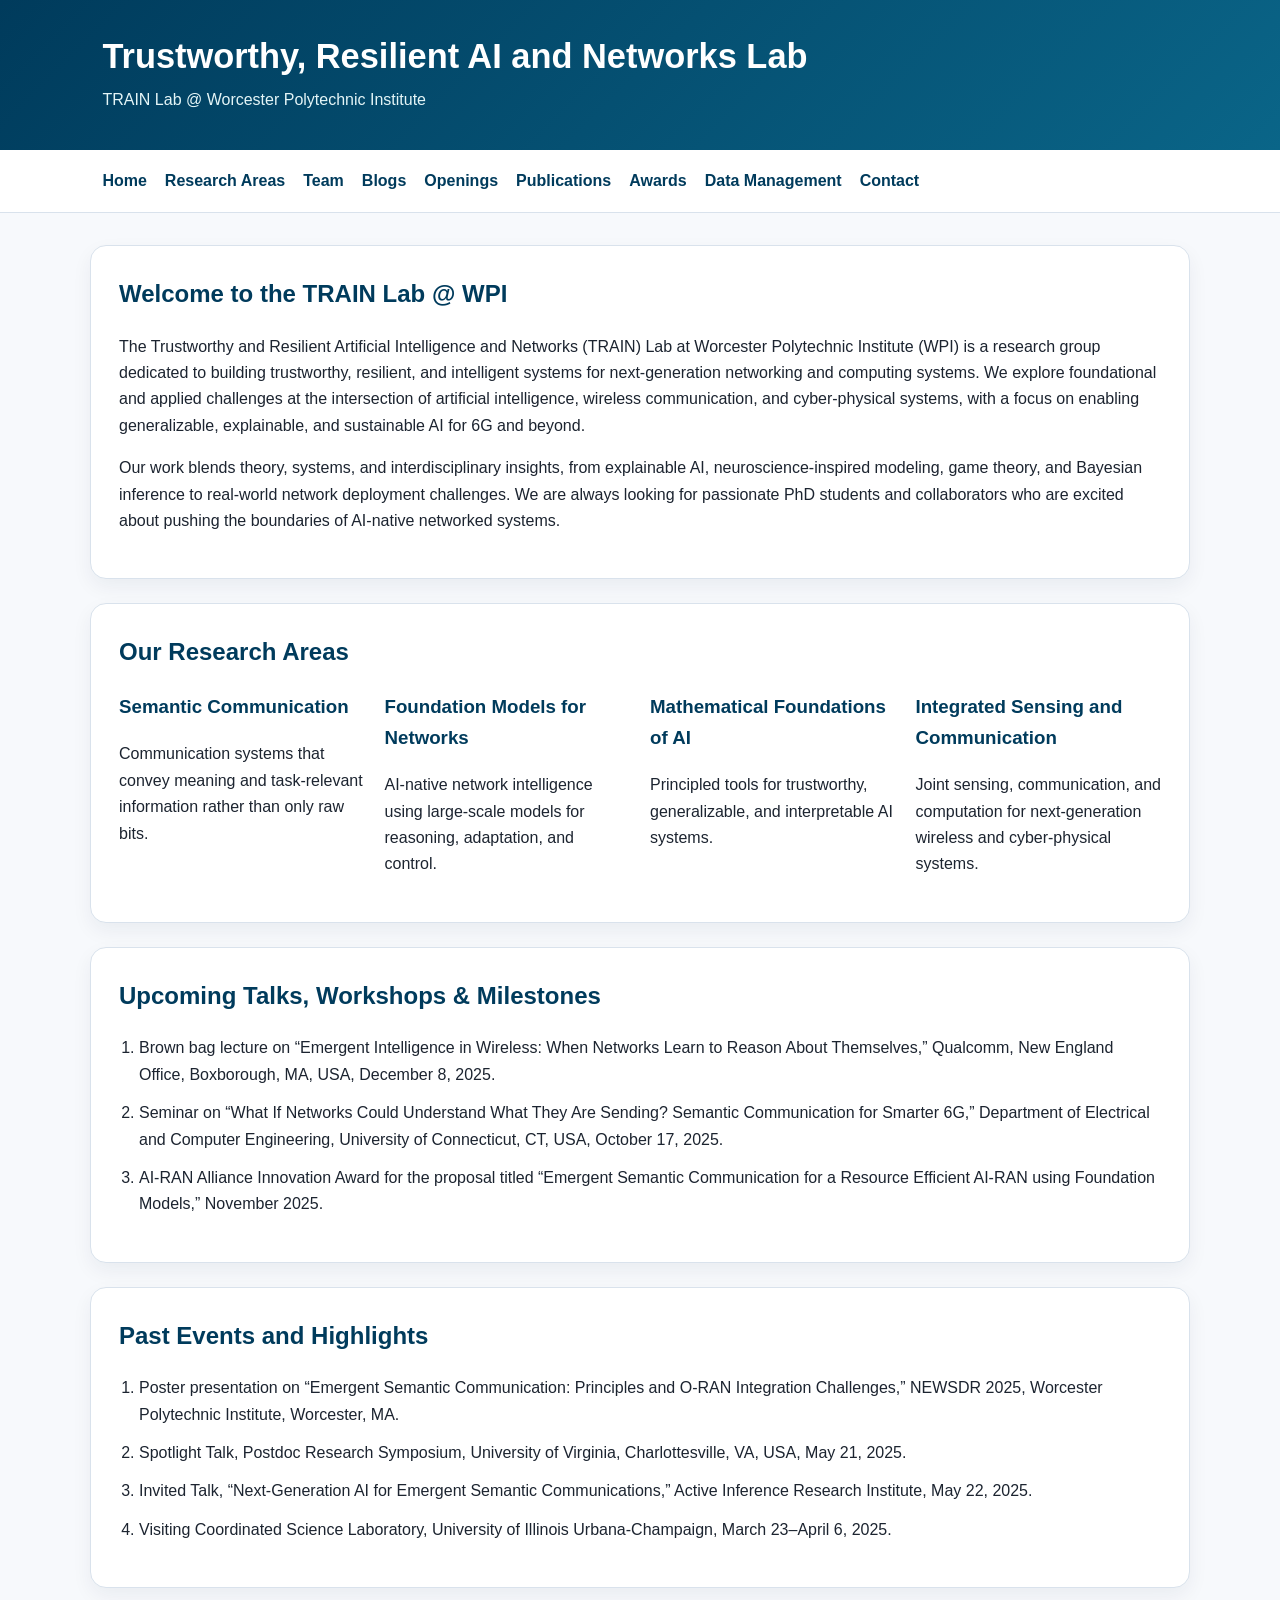
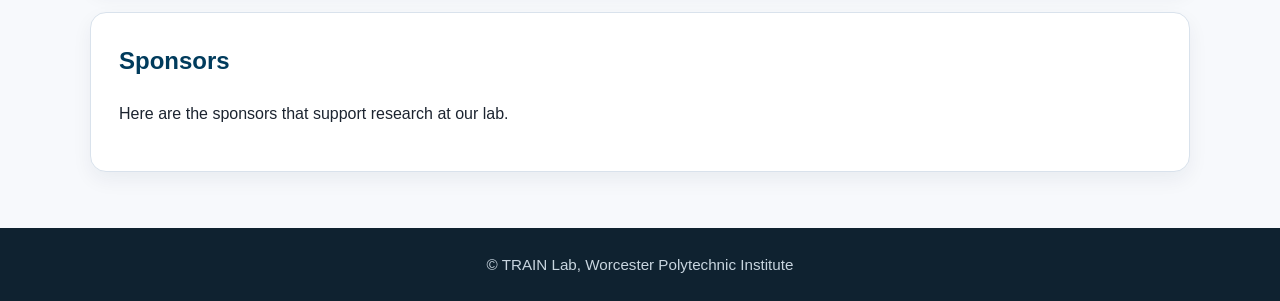
==== index.html @ 82a8b273 "Add files via upload" ====
<!DOCTYPE html>
<html lang="en">
<head>
  <meta charset="UTF-8" />
  <meta name="viewport" content="width=device-width, initial-scale=1.0" />
  <title>TRAIN Lab | WPI</title>
  <link rel="stylesheet" href="style.css" />
</head>
<body>
  <header class="site-header">
    <h1>Trustworthy, Resilient AI and Networks Lab</h1>
    <p>TRAIN Lab @ Worcester Polytechnic Institute</p>
  </header>
  <nav>
    <a href="index.html">Home</a><a href="research.html">Research Areas</a><a href="team.html">Team</a><a href="blogs.html">Blogs</a><a href="openings.html">Openings</a><a href="publications.html">Publications</a><a href="awards.html">Awards</a><a href="data.html">Data Management</a><a href="contact.html">Contact</a>
  </nav>
  <main>
    <section class="hero">
      <h2>Welcome to the TRAIN Lab @ WPI</h2>
      <p>The Trustworthy and Resilient Artificial Intelligence and Networks (TRAIN) Lab at Worcester Polytechnic Institute (WPI) is a research group dedicated to building trustworthy, resilient, and intelligent systems for next-generation networking and computing systems. We explore foundational and applied challenges at the intersection of artificial intelligence, wireless communication, and cyber-physical systems, with a focus on enabling generalizable, explainable, and sustainable AI for 6G and beyond.</p>
      <p>Our work blends theory, systems, and interdisciplinary insights, from explainable AI, neuroscience-inspired modeling, game theory, and Bayesian inference to real-world network deployment challenges. We are always looking for passionate PhD students and collaborators who are excited about pushing the boundaries of AI-native networked systems.</p>
    </section>

    <section class="card">
      <h2>Our Research Areas</h2>
      <div class="grid">
        <div><h3>Semantic Communication</h3><p>Communication systems that convey meaning and task-relevant information rather than only raw bits.</p></div>
        <div><h3>Foundation Models for Networks</h3><p>AI-native network intelligence using large-scale models for reasoning, adaptation, and control.</p></div>
        <div><h3>Mathematical Foundations of AI</h3><p>Principled tools for trustworthy, generalizable, and interpretable AI systems.</p></div>
        <div><h3>Integrated Sensing and Communication</h3><p>Joint sensing, communication, and computation for next-generation wireless and cyber-physical systems.</p></div>
      </div>
    </section>

    <section class="card">
      <h2>Upcoming Talks, Workshops & Milestones</h2>
      <ol class="list-clean">
        <li>Brown bag lecture on “Emergent Intelligence in Wireless: When Networks Learn to Reason About Themselves,” Qualcomm, New England Office, Boxborough, MA, USA, December 8, 2025.</li>
        <li>Seminar on “What If Networks Could Understand What They Are Sending? Semantic Communication for Smarter 6G,” Department of Electrical and Computer Engineering, University of Connecticut, CT, USA, October 17, 2025.</li>
        <li>AI-RAN Alliance Innovation Award for the proposal titled “Emergent Semantic Communication for a Resource Efficient AI-RAN using Foundation Models,” November 2025.</li>
      </ol>
    </section>

    <section class="card">
      <h2>Past Events and Highlights</h2>
      <ol class="list-clean">
        <li>Poster presentation on “Emergent Semantic Communication: Principles and O-RAN Integration Challenges,” NEWSDR 2025, Worcester Polytechnic Institute, Worcester, MA.</li>
        <li>Spotlight Talk, Postdoc Research Symposium, University of Virginia, Charlottesville, VA, USA, May 21, 2025.</li>
        <li>Invited Talk, “Next-Generation AI for Emergent Semantic Communications,” Active Inference Research Institute, May 22, 2025.</li>
        <li>Visiting Coordinated Science Laboratory, University of Illinois Urbana-Champaign, March 23–April 6, 2025.</li>
      </ol>
    </section>

    <section class="card">
      <h2>Sponsors</h2>
      <p>Here are the sponsors that support research at our lab.</p>
    </section>
  </main>
  <footer>© TRAIN Lab, Worcester Polytechnic Institute</footer>
</body>
</html>
---- style.css ----
:root {
  --bg: #f7f9fc;
  --card: #ffffff;
  --text: #1c2430;
  --muted: #5e6b7a;
  --primary: #003b5c;
  --accent: #00a6b4;
  --line: #d9e2ec;
}

* { box-sizing: border-box; }

body {
  margin: 0;
  font-family: Arial, Helvetica, sans-serif;
  color: var(--text);
  background: var(--bg);
  line-height: 1.65;
}

a { color: var(--primary); text-decoration: none; }
a:hover { text-decoration: underline; }

.site-header {
  background: linear-gradient(135deg, var(--primary), #0a6588);
  color: white;
  padding: 36px 8%;
}

.site-header h1 {
  margin: 0;
  font-size: 2.15rem;
  line-height: 1.2;
}

.site-header p {
  margin: 10px 0 0;
  color: #e4f5f7;
  max-width: 900px;
}

nav {
  background: white;
  border-bottom: 1px solid var(--line);
  padding: 12px 8%;
  position: sticky;
  top: 0;
  z-index: 10;
}

nav a {
  display: inline-block;
  margin: 6px 18px 6px 0;
  font-weight: 600;
  color: var(--primary);
}

main {
  width: min(1100px, 88%);
  margin: 32px auto 56px;
}

.hero, .card {
  background: var(--card);
  border: 1px solid var(--line);
  border-radius: 16px;
  padding: 28px;
  box-shadow: 0 8px 20px rgba(16, 40, 70, 0.06);
  margin-bottom: 24px;
}

.hero h2, .card h2, .card h3 { margin-top: 0; color: var(--primary); }

.grid {
  display: grid;
  grid-template-columns: repeat(auto-fit, minmax(230px, 1fr));
  gap: 20px;
}

.pill {
  display: inline-block;
  background: #e6f7f8;
  color: var(--primary);
  border: 1px solid #bee7eb;
  padding: 4px 10px;
  border-radius: 999px;
  font-size: 0.9rem;
  margin: 4px 6px 4px 0;
}

.list-clean { padding-left: 20px; }
.list-clean li { margin-bottom: 12px; }

.pub-list li { margin-bottom: 18px; }
.pub-title { font-weight: 700; }
.pub-meta { color: var(--muted); }

footer {
  background: #0f2230;
  color: #c8d5df;
  text-align: center;
  padding: 24px 8%;
  font-size: 0.95rem;
}

@media (max-width: 720px) {
  .site-header h1 { font-size: 1.65rem; }
  nav { position: static; }
  nav a { display: block; margin: 8px 0; }
  .hero, .card { padding: 22px; }
}
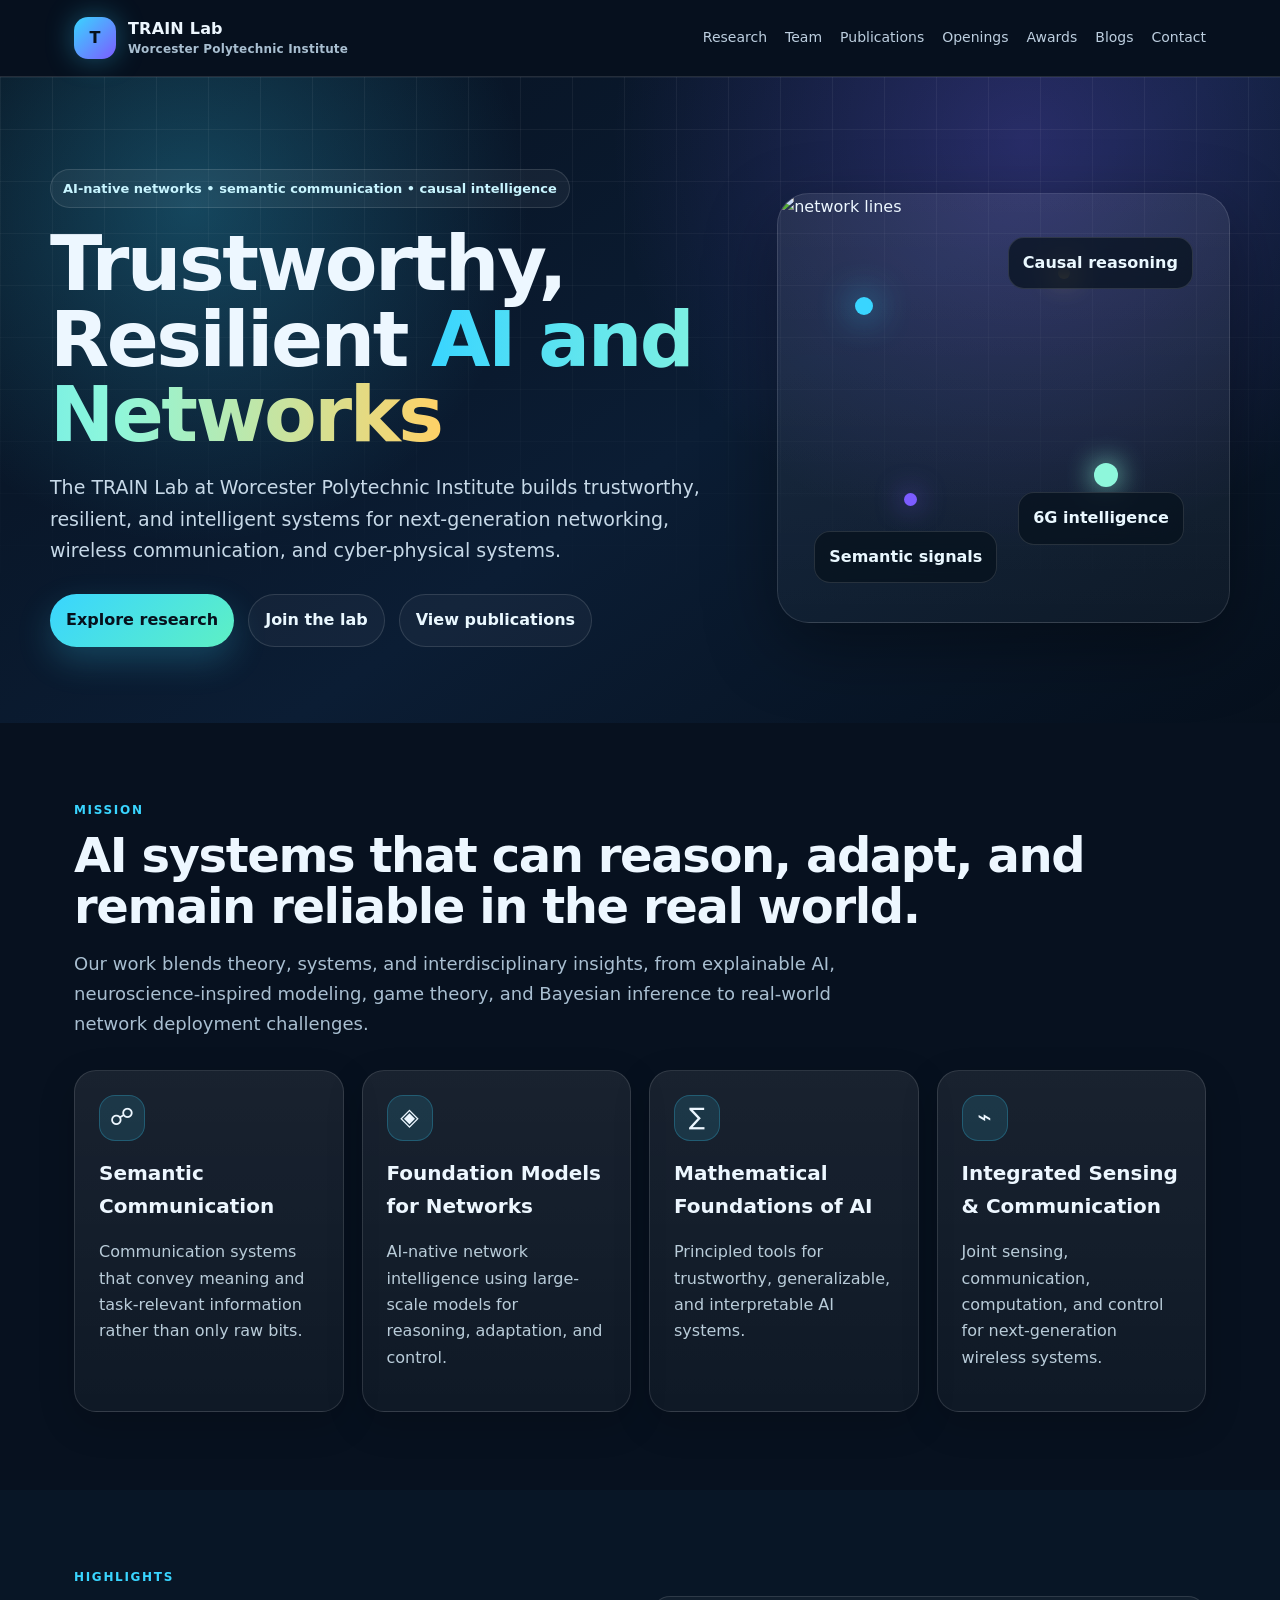
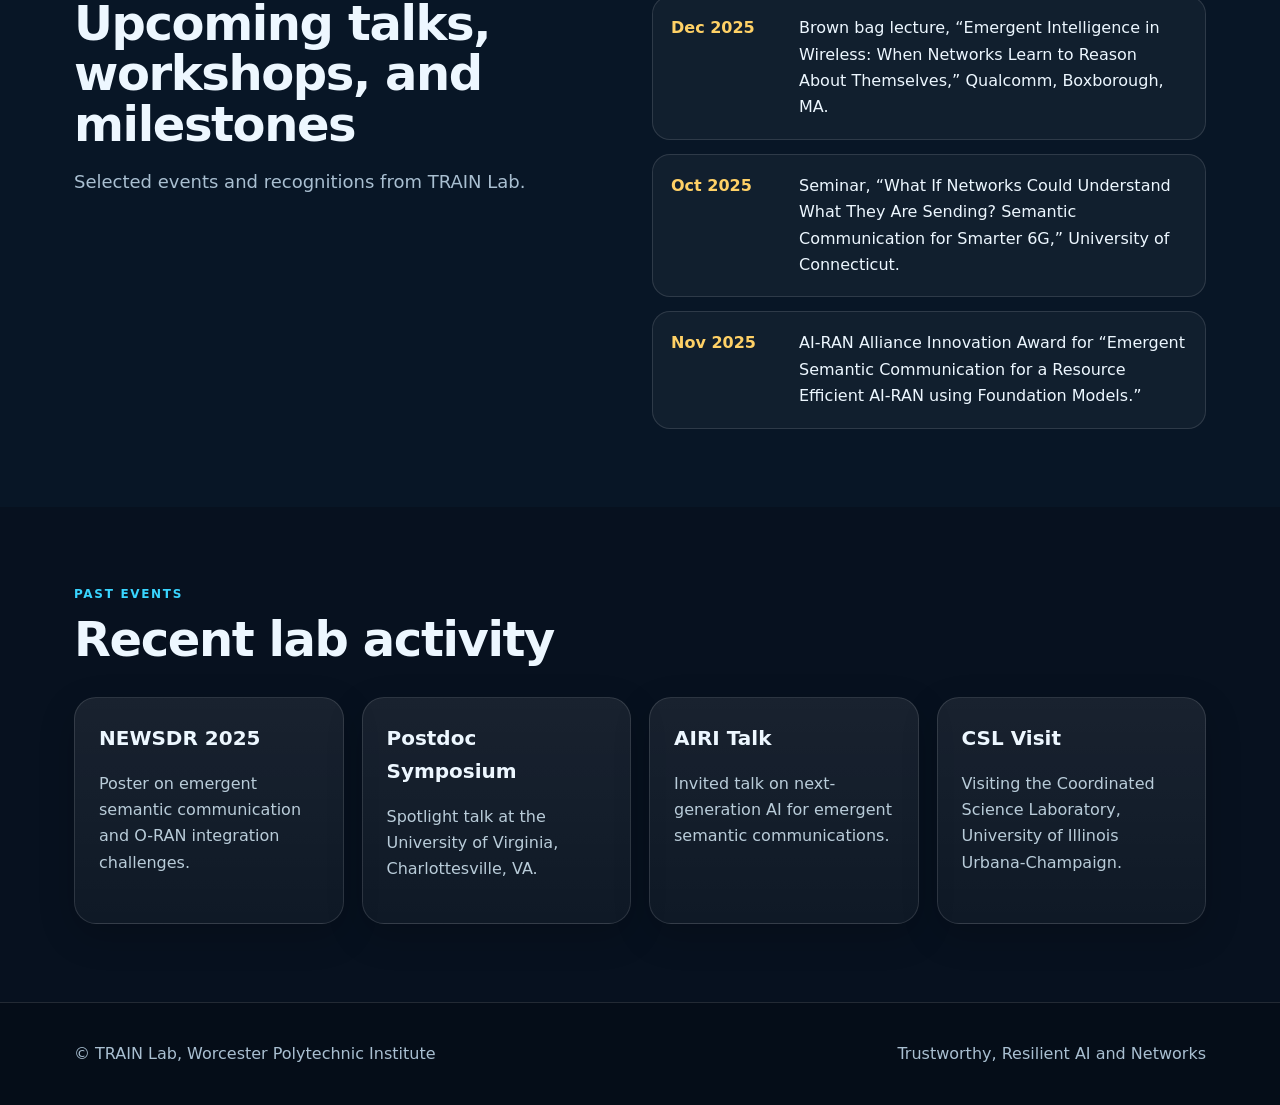
==== commit 7e5fa85a: "Add files via upload" ====
--- a/index.html
+++ b/index.html
@@ -1,60 +1,4 @@
-<!DOCTYPE html>
-<html lang="en">
-<head>
-  <meta charset="UTF-8" />
-  <meta name="viewport" content="width=device-width, initial-scale=1.0" />
-  <title>TRAIN Lab | WPI</title>
-  <link rel="stylesheet" href="style.css" />
-</head>
-<body>
-  <header class="site-header">
-    <h1>Trustworthy, Resilient AI and Networks Lab</h1>
-    <p>TRAIN Lab @ Worcester Polytechnic Institute</p>
-  </header>
-  <nav>
-    <a href="index.html">Home</a><a href="research.html">Research Areas</a><a href="team.html">Team</a><a href="blogs.html">Blogs</a><a href="openings.html">Openings</a><a href="publications.html">Publications</a><a href="awards.html">Awards</a><a href="data.html">Data Management</a><a href="contact.html">Contact</a>
-  </nav>
-  <main>
-    <section class="hero">
-      <h2>Welcome to the TRAIN Lab @ WPI</h2>
-      <p>The Trustworthy and Resilient Artificial Intelligence and Networks (TRAIN) Lab at Worcester Polytechnic Institute (WPI) is a research group dedicated to building trustworthy, resilient, and intelligent systems for next-generation networking and computing systems. We explore foundational and applied challenges at the intersection of artificial intelligence, wireless communication, and cyber-physical systems, with a focus on enabling generalizable, explainable, and sustainable AI for 6G and beyond.</p>
-      <p>Our work blends theory, systems, and interdisciplinary insights, from explainable AI, neuroscience-inspired modeling, game theory, and Bayesian inference to real-world network deployment challenges. We are always looking for passionate PhD students and collaborators who are excited about pushing the boundaries of AI-native networked systems.</p>
-    </section>
-
-    <section class="card">
-      <h2>Our Research Areas</h2>
-      <div class="grid">
-        <div><h3>Semantic Communication</h3><p>Communication systems that convey meaning and task-relevant information rather than only raw bits.</p></div>
-        <div><h3>Foundation Models for Networks</h3><p>AI-native network intelligence using large-scale models for reasoning, adaptation, and control.</p></div>
-        <div><h3>Mathematical Foundations of AI</h3><p>Principled tools for trustworthy, generalizable, and interpretable AI systems.</p></div>
-        <div><h3>Integrated Sensing and Communication</h3><p>Joint sensing, communication, and computation for next-generation wireless and cyber-physical systems.</p></div>
-      </div>
-    </section>
-
-    <section class="card">
-      <h2>Upcoming Talks, Workshops & Milestones</h2>
-      <ol class="list-clean">
-        <li>Brown bag lecture on “Emergent Intelligence in Wireless: When Networks Learn to Reason About Themselves,” Qualcomm, New England Office, Boxborough, MA, USA, December 8, 2025.</li>
-        <li>Seminar on “What If Networks Could Understand What They Are Sending? Semantic Communication for Smarter 6G,” Department of Electrical and Computer Engineering, University of Connecticut, CT, USA, October 17, 2025.</li>
-        <li>AI-RAN Alliance Innovation Award for the proposal titled “Emergent Semantic Communication for a Resource Efficient AI-RAN using Foundation Models,” November 2025.</li>
-      </ol>
-    </section>
-
-    <section class="card">
-      <h2>Past Events and Highlights</h2>
-      <ol class="list-clean">
-        <li>Poster presentation on “Emergent Semantic Communication: Principles and O-RAN Integration Challenges,” NEWSDR 2025, Worcester Polytechnic Institute, Worcester, MA.</li>
-        <li>Spotlight Talk, Postdoc Research Symposium, University of Virginia, Charlottesville, VA, USA, May 21, 2025.</li>
-        <li>Invited Talk, “Next-Generation AI for Emergent Semantic Communications,” Active Inference Research Institute, May 22, 2025.</li>
-        <li>Visiting Coordinated Science Laboratory, University of Illinois Urbana-Champaign, March 23–April 6, 2025.</li>
-      </ol>
-    </section>
-
-    <section class="card">
-      <h2>Sponsors</h2>
-      <p>Here are the sponsors that support research at our lab.</p>
-    </section>
-  </main>
-  <footer>© TRAIN Lab, Worcester Polytechnic Institute</footer>
-</body>
-</html>
+<!doctype html><html lang="en"><head><meta charset="utf-8"><meta name="viewport" content="width=device-width,initial-scale=1"><title>TRAIN Lab | WPI</title><meta name="description" content="TRAIN Lab at Worcester Polytechnic Institute"><link rel="stylesheet" href="style.css"></head><body><div class="topbar"><div class="wrap nav"><a class="brand" href="index.html"><div class="brand-mark"><span>T</span></div><div>TRAIN Lab<small>Worcester Polytechnic Institute</small></div></a><div class="links"><a href="research.html">Research</a><a href="team.html">Team</a><a href="publications.html">Publications</a><a href="openings.html">Openings</a><a href="awards.html">Awards</a><a href="blogs.html">Blogs</a><a href="contact.html">Contact</a></div><a class="btn mobile" href="contact.html">Contact</a></div></div><header class="hero"><div class="wrap hero-inner"><div><span class="eyebrow">AI-native networks • semantic communication • causal intelligence</span><h1 class="h1">Trustworthy, Resilient <span class="grad">AI and Networks</span></h1><p class="lead">The TRAIN Lab at Worcester Polytechnic Institute builds trustworthy, resilient, and intelligent systems for next-generation networking, wireless communication, and cyber-physical systems.</p><div class="hero-actions"><a class="btn" href="research.html">Explore research</a><a class="ghost" href="openings.html">Join the lab</a><a class="ghost" href="publications.html">View publications</a></div></div><div class="visual" aria-label="network illustration"><img src="assets/network.svg" alt="network lines"><div class="node n1"></div><div class="node n2"></div><div class="node n3"></div><div class="node n4"></div><div class="chip c1">Semantic signals</div><div class="chip c2">Causal reasoning</div><div class="chip c3">6G intelligence</div></div></div></header>
+<main><section class="section"><div class="wrap"><div class="kicker">Mission</div><h2>AI systems that can reason, adapt, and remain reliable in the real world.</h2><p class="sub">Our work blends theory, systems, and interdisciplinary insights, from explainable AI, neuroscience-inspired modeling, game theory, and Bayesian inference to real-world network deployment challenges.</p><div class="grid"><div class="card"><div class="icon">☍</div><h3>Semantic Communication</h3><p>Communication systems that convey meaning and task-relevant information rather than only raw bits.</p></div><div class="card"><div class="icon">◈</div><h3>Foundation Models for Networks</h3><p>AI-native network intelligence using large-scale models for reasoning, adaptation, and control.</p></div><div class="card"><div class="icon">∑</div><h3>Mathematical Foundations of AI</h3><p>Principled tools for trustworthy, generalizable, and interpretable AI systems.</p></div><div class="card"><div class="icon">⌁</div><h3>Integrated Sensing & Communication</h3><p>Joint sensing, communication, computation, and control for next-generation wireless systems.</p></div></div></div></section>
+<section class="section alt"><div class="wrap two"><div><div class="kicker">Highlights</div><h2>Upcoming talks, workshops, and milestones</h2><p class="sub">Selected events and recognitions from TRAIN Lab.</p></div><div class="timeline"><div class="item"><div class="date">Dec 2025</div><div>Brown bag lecture, “Emergent Intelligence in Wireless: When Networks Learn to Reason About Themselves,” Qualcomm, Boxborough, MA.</div></div><div class="item"><div class="date">Oct 2025</div><div>Seminar, “What If Networks Could Understand What They Are Sending? Semantic Communication for Smarter 6G,” University of Connecticut.</div></div><div class="item"><div class="date">Nov 2025</div><div>AI-RAN Alliance Innovation Award for “Emergent Semantic Communication for a Resource Efficient AI-RAN using Foundation Models.”</div></div></div></div></section>
+<section class="section"><div class="wrap"><div class="kicker">Past Events</div><h2>Recent lab activity</h2><div class="grid"><div class="card"><h3>NEWSDR 2025</h3><p>Poster on emergent semantic communication and O-RAN integration challenges.</p></div><div class="card"><h3>Postdoc Symposium</h3><p>Spotlight talk at the University of Virginia, Charlottesville, VA.</p></div><div class="card"><h3>AIRI Talk</h3><p>Invited talk on next-generation AI for emergent semantic communications.</p></div><div class="card"><h3>CSL Visit</h3><p>Visiting the Coordinated Science Laboratory, University of Illinois Urbana-Champaign.</p></div></div></div></section></main><footer class="footer"><div class="wrap"><div>© TRAIN Lab, Worcester Polytechnic Institute</div><div>Trustworthy, Resilient AI and Networks</div></div></footer></body></html>
--- a/style.css
+++ b/style.css
@@ -1,111 +1,13 @@
-:root {
-  --bg: #f7f9fc;
-  --card: #ffffff;
-  --text: #1c2430;
-  --muted: #5e6b7a;
-  --primary: #003b5c;
-  --accent: #00a6b4;
-  --line: #d9e2ec;
+:root{
+  --bg:#07111f; --bg2:#0b1d34; --panel:#0f243e; --panel2:#122b49;
+  --text:#edf7ff; --muted:#a9bfd1; --line:rgba(255,255,255,.12);
+  --accent:#39d5ff; --accent2:#7c5cff; --gold:#ffd166; --white:#fff;
+  --max:1180px; --radius:22px; --shadow:0 24px 70px rgba(0,0,0,.35);
 }
-
-* { box-sizing: border-box; }
-
-body {
-  margin: 0;
-  font-family: Arial, Helvetica, sans-serif;
-  color: var(--text);
-  background: var(--bg);
-  line-height: 1.65;
-}
-
-a { color: var(--primary); text-decoration: none; }
-a:hover { text-decoration: underline; }
-
-.site-header {
-  background: linear-gradient(135deg, var(--primary), #0a6588);
-  color: white;
-  padding: 36px 8%;
-}
-
-.site-header h1 {
-  margin: 0;
-  font-size: 2.15rem;
-  line-height: 1.2;
-}
-
-.site-header p {
-  margin: 10px 0 0;
-  color: #e4f5f7;
-  max-width: 900px;
-}
-
-nav {
-  background: white;
-  border-bottom: 1px solid var(--line);
-  padding: 12px 8%;
-  position: sticky;
-  top: 0;
-  z-index: 10;
-}
-
-nav a {
-  display: inline-block;
-  margin: 6px 18px 6px 0;
-  font-weight: 600;
-  color: var(--primary);
-}
-
-main {
-  width: min(1100px, 88%);
-  margin: 32px auto 56px;
-}
-
-.hero, .card {
-  background: var(--card);
-  border: 1px solid var(--line);
-  border-radius: 16px;
-  padding: 28px;
-  box-shadow: 0 8px 20px rgba(16, 40, 70, 0.06);
-  margin-bottom: 24px;
-}
-
-.hero h2, .card h2, .card h3 { margin-top: 0; color: var(--primary); }
-
-.grid {
-  display: grid;
-  grid-template-columns: repeat(auto-fit, minmax(230px, 1fr));
-  gap: 20px;
-}
-
-.pill {
-  display: inline-block;
-  background: #e6f7f8;
-  color: var(--primary);
-  border: 1px solid #bee7eb;
-  padding: 4px 10px;
-  border-radius: 999px;
-  font-size: 0.9rem;
-  margin: 4px 6px 4px 0;
-}
-
-.list-clean { padding-left: 20px; }
-.list-clean li { margin-bottom: 12px; }
-
-.pub-list li { margin-bottom: 18px; }
-.pub-title { font-weight: 700; }
-.pub-meta { color: var(--muted); }
-
-footer {
-  background: #0f2230;
-  color: #c8d5df;
-  text-align: center;
-  padding: 24px 8%;
-  font-size: 0.95rem;
-}
-
-@media (max-width: 720px) {
-  .site-header h1 { font-size: 1.65rem; }
-  nav { position: static; }
-  nav a { display: block; margin: 8px 0; }
-  .hero, .card { padding: 22px; }
-}
+*{box-sizing:border-box} html{scroll-behavior:smooth} body{margin:0;font-family:Inter,ui-sans-serif,system-ui,-apple-system,Segoe UI,Roboto,Arial,sans-serif;background:var(--bg);color:var(--text);line-height:1.65}
+a{color:inherit;text-decoration:none}.wrap{max-width:var(--max);margin:auto;padding:0 24px}.topbar{position:sticky;top:0;z-index:50;backdrop-filter:blur(18px);background:rgba(7,17,31,.78);border-bottom:1px solid var(--line)}
+.nav{height:76px;display:flex;align-items:center;justify-content:space-between;gap:24px}.brand{display:flex;align-items:center;gap:12px;font-weight:800;letter-spacing:.2px}.brand-mark{width:42px;height:42px;border-radius:14px;background:linear-gradient(135deg,var(--accent),var(--accent2));display:grid;place-items:center;box-shadow:0 0 28px rgba(57,213,255,.35)}.brand-mark span{font-weight:900;color:#06111d}.brand small{display:block;color:var(--muted);font-weight:600;font-size:12px;margin-top:-3px}.links{display:flex;gap:18px;align-items:center;font-size:14px;color:#dbeeff}.links a{opacity:.86}.links a:hover{opacity:1;color:var(--accent)}.btn{display:inline-flex;align-items:center;gap:8px;padding:12px 16px;border-radius:999px;background:linear-gradient(135deg,var(--accent),#5ef0c4);color:#06111d;font-weight:800;box-shadow:0 14px 34px rgba(57,213,255,.22)}
+.hero{position:relative;overflow:hidden;background:radial-gradient(circle at 15% 20%,rgba(57,213,255,.26),transparent 28%),radial-gradient(circle at 80% 10%,rgba(124,92,255,.26),transparent 35%),linear-gradient(145deg,#07111f 0%,#0b1d34 55%,#06101d 100%)}.hero:before{content:"";position:absolute;inset:0;background-image:linear-gradient(rgba(255,255,255,.055) 1px,transparent 1px),linear-gradient(90deg,rgba(255,255,255,.055) 1px,transparent 1px);background-size:52px 52px;mask-image:linear-gradient(to bottom,black,transparent 86%)}.hero-inner{position:relative;padding:92px 0 76px;display:grid;grid-template-columns:1.2fr .8fr;gap:48px;align-items:center}.eyebrow{display:inline-flex;gap:8px;align-items:center;padding:8px 12px;border:1px solid var(--line);border-radius:999px;color:#c8f5ff;background:rgba(255,255,255,.05);font-weight:700;font-size:13px}.h1{font-size:clamp(44px,6vw,78px);line-height:.98;margin:18px 0 20px;letter-spacing:-2.5px}.grad{background:linear-gradient(90deg,var(--accent),#8ef7db,var(--gold));-webkit-background-clip:text;background-clip:text;color:transparent}.lead{font-size:19px;color:#c7d9e8;max-width:760px}.hero-actions{display:flex;gap:14px;flex-wrap:wrap;margin-top:28px}.ghost{display:inline-flex;padding:12px 16px;border-radius:999px;border:1px solid var(--line);color:#eaf8ff;background:rgba(255,255,255,.04);font-weight:750}.visual{min-height:430px;border:1px solid var(--line);border-radius:32px;background:linear-gradient(180deg,rgba(255,255,255,.08),rgba(255,255,255,.03));box-shadow:var(--shadow);position:relative;overflow:hidden}.node{position:absolute;border-radius:50%;background:var(--accent);box-shadow:0 0 35px var(--accent)}.node.n1{width:18px;height:18px;left:17%;top:24%}.node.n2{width:12px;height:12px;left:62%;top:17%;background:var(--gold);box-shadow:0 0 28px var(--gold)}.node.n3{width:24px;height:24px;left:70%;top:63%;background:#8ef7db;box-shadow:0 0 28px #8ef7db}.node.n4{width:13px;height:13px;left:28%;top:70%;background:var(--accent2);box-shadow:0 0 28px var(--accent2)}.visual svg{position:absolute;inset:0;width:100%;height:100%;opacity:.9}.chip{position:absolute;padding:12px 14px;border-radius:16px;background:rgba(6,17,29,.72);border:1px solid var(--line);backdrop-filter:blur(14px);font-weight:800;color:#eaf8ff}.chip.c1{left:8%;bottom:9%}.chip.c2{right:8%;top:10%}.chip.c3{right:10%;bottom:18%}
+.section{padding:78px 0}.section.alt{background:#081626}.kicker{color:var(--accent);font-weight:900;text-transform:uppercase;letter-spacing:.14em;font-size:12px}.section h2{font-size:clamp(30px,4vw,48px);line-height:1.05;margin:10px 0 14px;letter-spacing:-1.4px}.section p.sub{color:var(--muted);font-size:18px;max-width:820px}.grid{display:grid;grid-template-columns:repeat(4,1fr);gap:18px;margin-top:32px}.card{background:linear-gradient(180deg,rgba(255,255,255,.075),rgba(255,255,255,.035));border:1px solid var(--line);border-radius:var(--radius);padding:24px;box-shadow:0 12px 36px rgba(0,0,0,.18)}.card:hover{transform:translateY(-3px);transition:.25s ease;border-color:rgba(57,213,255,.35)}.icon{width:46px;height:46px;border-radius:16px;display:grid;place-items:center;background:rgba(57,213,255,.12);border:1px solid rgba(57,213,255,.24);font-size:24px;margin-bottom:16px}.card h3{margin:0 0 8px;font-size:20px}.card p,.card li{color:#b9ccd9}.two{display:grid;grid-template-columns:1fr 1fr;gap:24px}.timeline{display:grid;gap:14px;margin-top:28px}.item{display:grid;grid-template-columns:110px 1fr;gap:18px;padding:18px;border:1px solid var(--line);border-radius:18px;background:rgba(255,255,255,.04)}.date{color:var(--gold);font-weight:900}.pub-list{display:grid;gap:14px;margin-top:24px}.pub{padding:18px;border-radius:18px;border:1px solid var(--line);background:rgba(255,255,255,.04)}.pub-title{font-weight:850;color:#fff}.pub-meta{color:var(--muted);font-size:14px}.person{display:flex;gap:22px;align-items:flex-start}.avatar{width:110px;height:110px;border-radius:26px;background:linear-gradient(135deg,var(--accent),var(--accent2));display:grid;place-items:center;font-size:36px;font-weight:900;color:#06111d;flex:none}.pillrow{display:flex;gap:10px;flex-wrap:wrap;margin-top:18px}.pill{padding:8px 11px;border-radius:999px;border:1px solid var(--line);background:rgba(255,255,255,.04);color:#cfe7f4;font-weight:700;font-size:13px}.page-hero{padding:64px 0 34px;background:linear-gradient(145deg,#07111f,#0b1d34);border-bottom:1px solid var(--line)}.page-hero h1{font-size:clamp(38px,5vw,62px);line-height:1;margin:10px 0;letter-spacing:-1.8px}.footer{border-top:1px solid var(--line);padding:38px 0;color:var(--muted);background:#050d18}.footer .wrap{display:flex;justify-content:space-between;gap:18px;flex-wrap:wrap}.notice{border-left:4px solid var(--accent);padding:18px 20px;background:rgba(57,213,255,.08);border-radius:16px;color:#dff8ff}.mobile{display:none}
+@media(max-width:920px){.links{display:none}.mobile{display:inline-flex}.hero-inner,.two{grid-template-columns:1fr}.grid{grid-template-columns:1fr 1fr}.visual{min-height:310px}.item{grid-template-columns:1fr}.person{flex-direction:column}.h1{letter-spacing:-1.2px}}
+@media(max-width:620px){.wrap{padding:0 18px}.grid{grid-template-columns:1fr}.hero-inner{padding:64px 0}.section{padding:54px 0}.nav{height:68px}.brand small{display:none}.hero-actions{flex-direction:column}.btn,.ghost{justify-content:center}.footer .wrap{display:block}}
